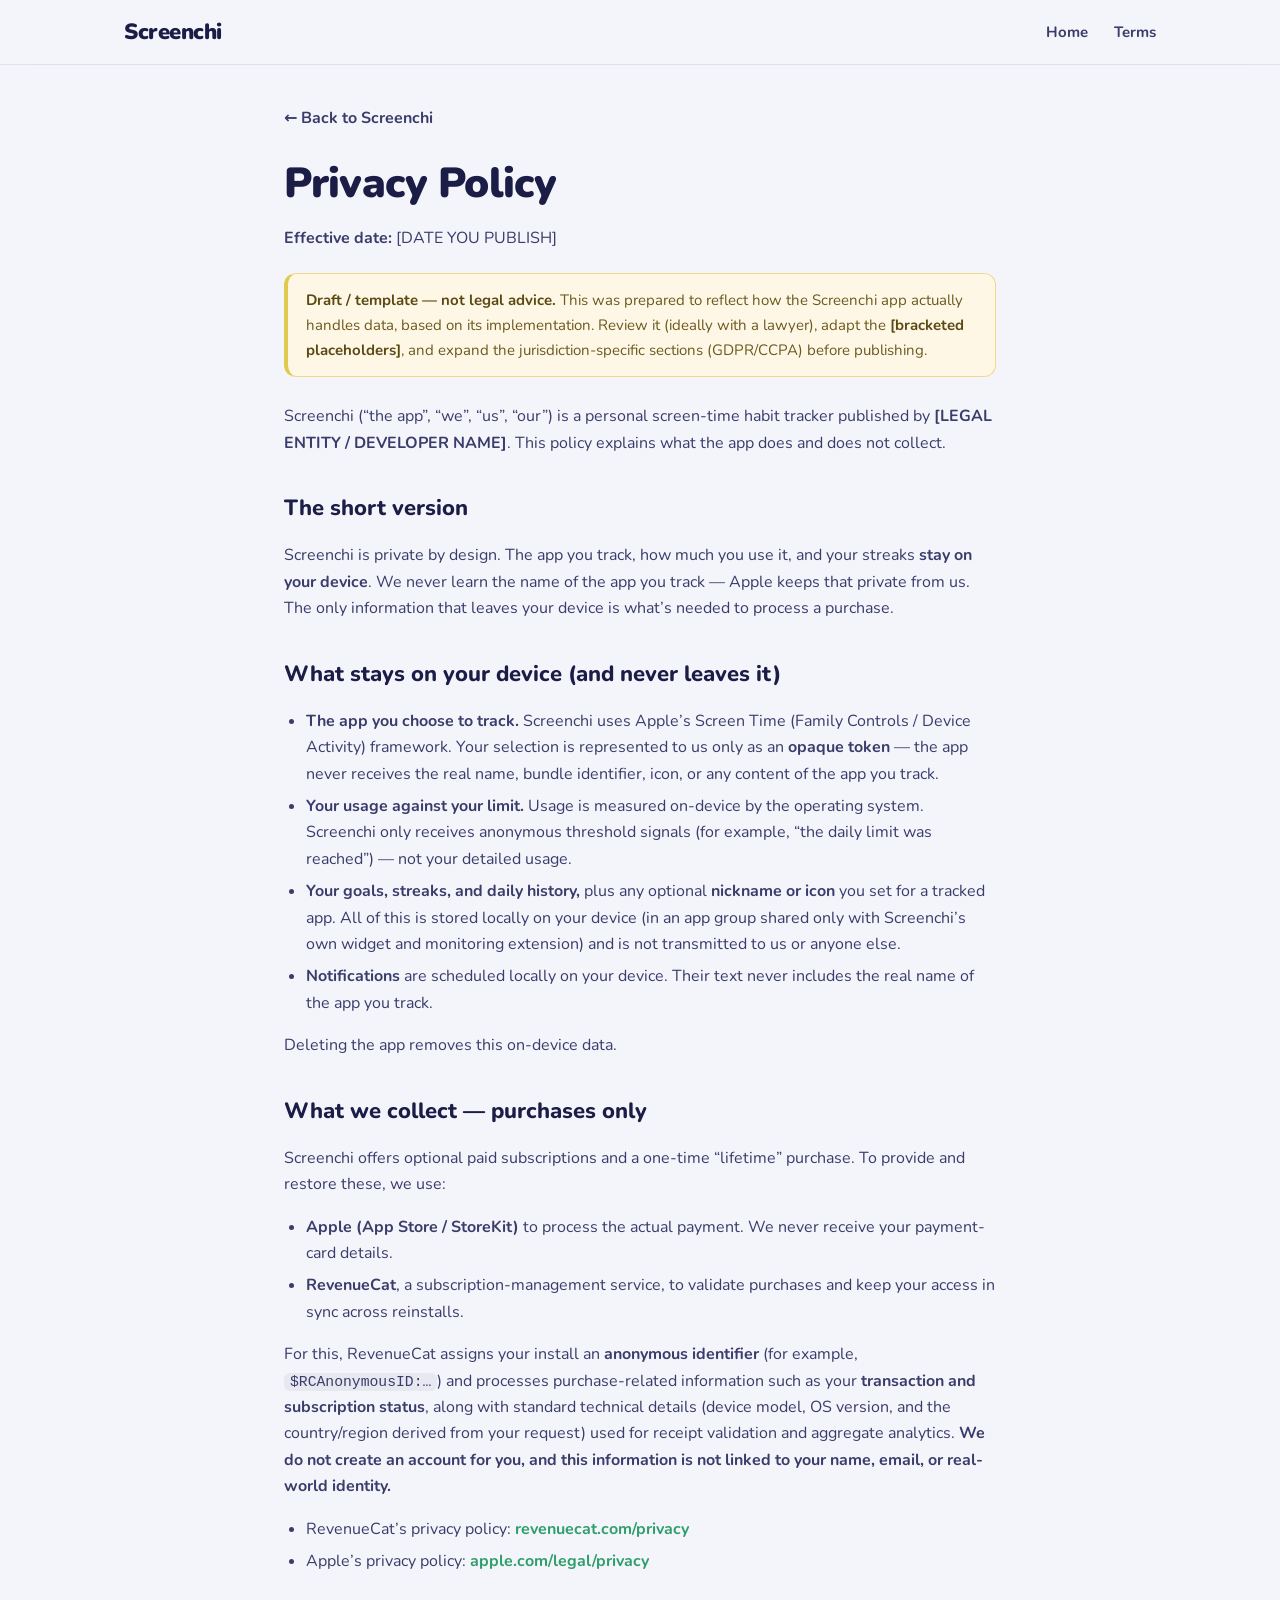
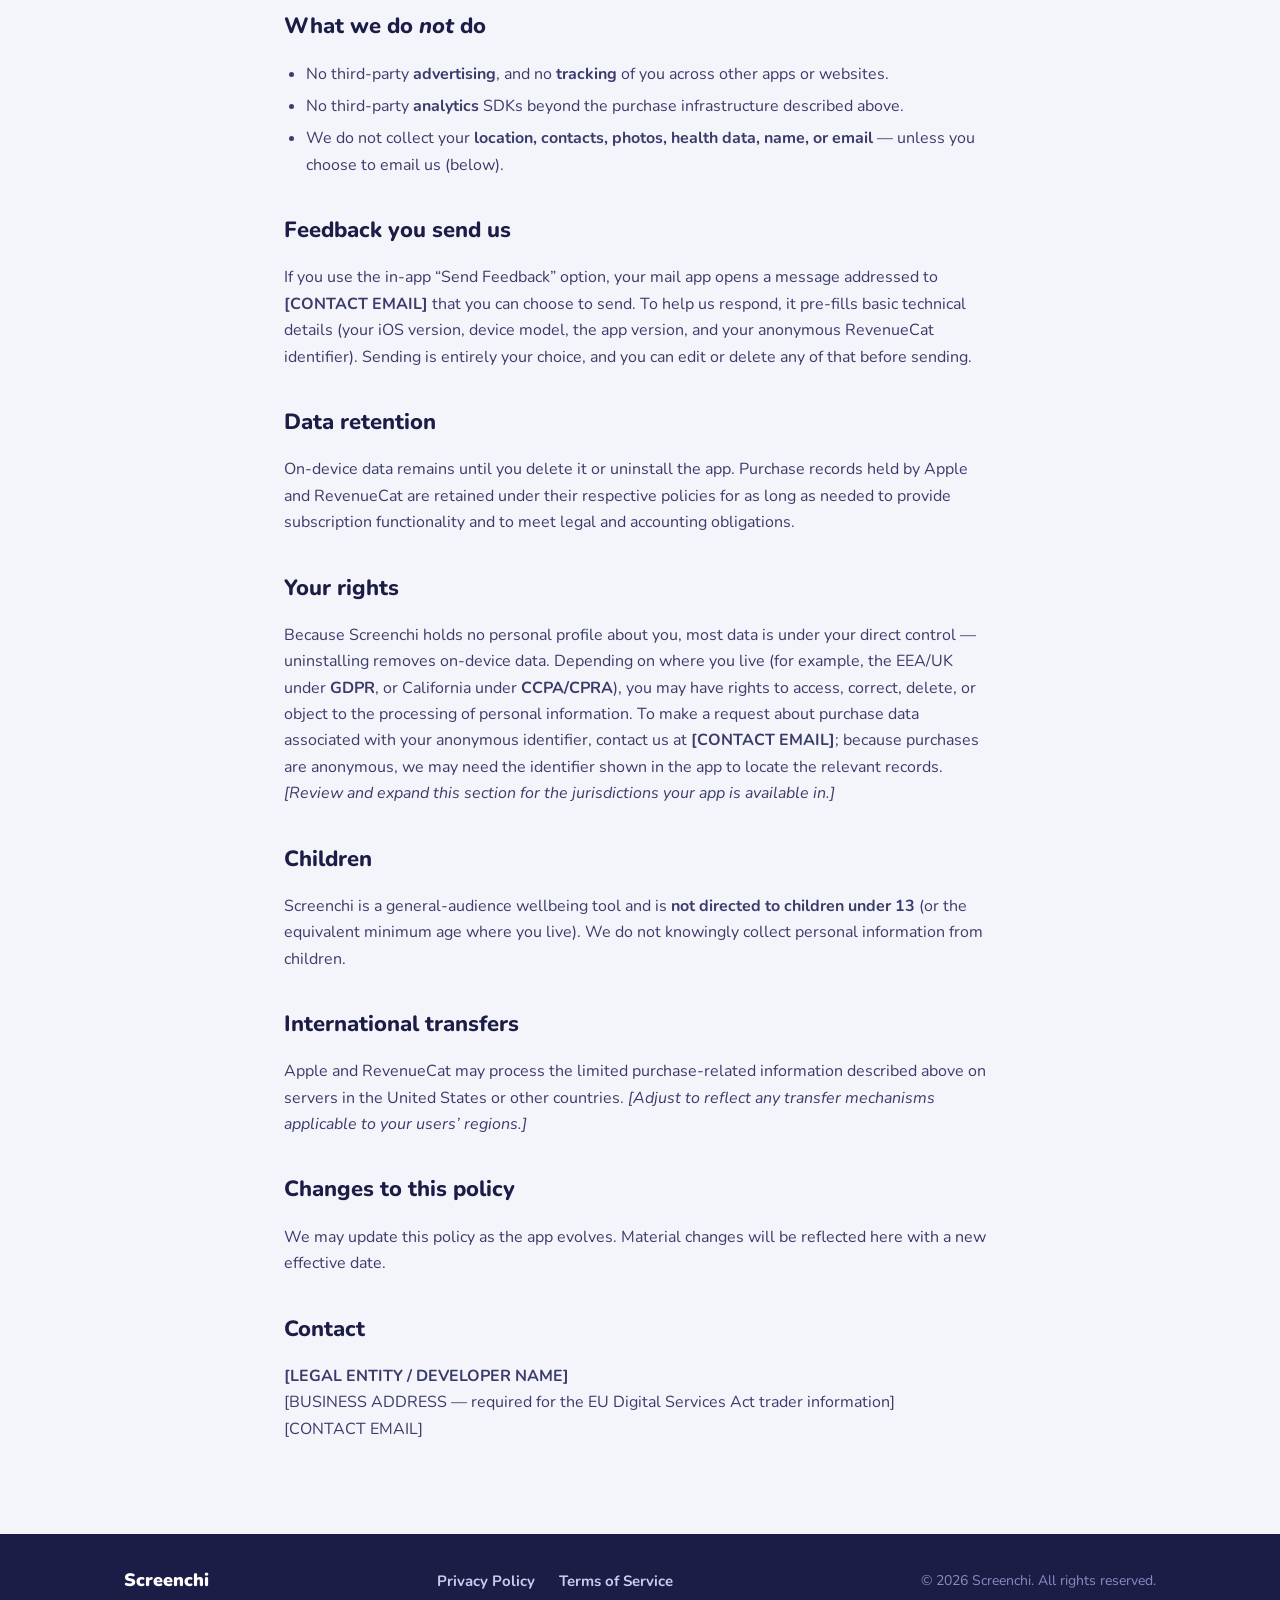
==== screenchi/privacy.html @ 092edccf "added /screenchi" ====
<!doctype html>
<html lang="en">
<head>
  <meta charset="utf-8">
  <meta name="viewport" content="width=device-width, initial-scale=1">
  <title>Privacy Policy — Screenchi</title>
  <meta name="description" content="Screenchi's privacy policy. Private by design — your tracked app, usage, and streaks stay on your device.">
  <link rel="icon" href="data:image/svg+xml,%3Csvg xmlns='http://www.w3.org/2000/svg' viewBox='0 0 32 32'%3E%3Ccircle cx='16' cy='16' r='14' fill='%236fe0a6'/%3E%3C/svg%3E">
  <link rel="preconnect" href="https://fonts.googleapis.com">
  <link rel="preconnect" href="https://fonts.gstatic.com" crossorigin>
  <link href="https://fonts.googleapis.com/css2?family=Nunito:wght@400;600;700;800;900&display=swap" rel="stylesheet">
  <link rel="stylesheet" href="assets/styles.css">
</head>
<body>
  <header class="site-header">
    <div class="container header-inner">
      <a class="wordmark" href="index.html">Screenchi</a>
      <nav class="header-nav">
        <a href="index.html">Home</a>
        <a href="terms.html">Terms</a>
      </nav>
    </div>
  </header>

  <main class="doc">
    <div class="container doc-container">
      <a class="doc-back" href="index.html">← Back to Screenchi</a>
      <h1>Privacy Policy</h1>
      <p class="doc-meta"><strong>Effective date:</strong> [DATE YOU PUBLISH]</p>

      <blockquote class="callout">
        <strong>Draft / template — not legal advice.</strong> This was prepared to reflect how the Screenchi app actually handles data, based on its implementation. Review it (ideally with a lawyer), adapt the <strong>[bracketed placeholders]</strong>, and expand the jurisdiction-specific sections (GDPR/CCPA) before publishing.
      </blockquote>

      <p>Screenchi (“the app”, “we”, “us”, “our”) is a personal screen-time habit tracker published by <strong>[LEGAL ENTITY / DEVELOPER NAME]</strong>. This policy explains what the app does and does not collect.</p>

      <h2>The short version</h2>
      <p>Screenchi is private by design. The app you track, how much you use it, and your streaks <strong>stay on your device</strong>. We never learn the name of the app you track — Apple keeps that private from us. The only information that leaves your device is what’s needed to process a purchase.</p>

      <h2>What stays on your device (and never leaves it)</h2>
      <ul>
        <li><strong>The app you choose to track.</strong> Screenchi uses Apple’s Screen Time (Family Controls / Device Activity) framework. Your selection is represented to us only as an <strong>opaque token</strong> — the app never receives the real name, bundle identifier, icon, or any content of the app you track.</li>
        <li><strong>Your usage against your limit.</strong> Usage is measured on-device by the operating system. Screenchi only receives anonymous threshold signals (for example, “the daily limit was reached”) — not your detailed usage.</li>
        <li><strong>Your goals, streaks, and daily history,</strong> plus any optional <strong>nickname or icon</strong> you set for a tracked app. All of this is stored locally on your device (in an app group shared only with Screenchi’s own widget and monitoring extension) and is not transmitted to us or anyone else.</li>
        <li><strong>Notifications</strong> are scheduled locally on your device. Their text never includes the real name of the app you track.</li>
      </ul>
      <p>Deleting the app removes this on-device data.</p>

      <h2>What we collect — purchases only</h2>
      <p>Screenchi offers optional paid subscriptions and a one-time “lifetime” purchase. To provide and restore these, we use:</p>
      <ul>
        <li><strong>Apple (App Store / StoreKit)</strong> to process the actual payment. We never receive your payment-card details.</li>
        <li><strong>RevenueCat</strong>, a subscription-management service, to validate purchases and keep your access in sync across reinstalls.</li>
      </ul>
      <p>For this, RevenueCat assigns your install an <strong>anonymous identifier</strong> (for example, <code>$RCAnonymousID:…</code>) and processes purchase-related information such as your <strong>transaction and subscription status</strong>, along with standard technical details (device model, OS version, and the country/region derived from your request) used for receipt validation and aggregate analytics. <strong>We do not create an account for you, and this information is not linked to your name, email, or real-world identity.</strong></p>
      <ul>
        <li>RevenueCat’s privacy policy: <a href="https://www.revenuecat.com/privacy" rel="noopener">revenuecat.com/privacy</a></li>
        <li>Apple’s privacy policy: <a href="https://www.apple.com/legal/privacy/" rel="noopener">apple.com/legal/privacy</a></li>
      </ul>

      <h2>What we do <em>not</em> do</h2>
      <ul>
        <li>No third-party <strong>advertising</strong>, and no <strong>tracking</strong> of you across other apps or websites.</li>
        <li>No third-party <strong>analytics</strong> SDKs beyond the purchase infrastructure described above.</li>
        <li>We do not collect your <strong>location, contacts, photos, health data, name, or email</strong> — unless you choose to email us (below).</li>
      </ul>

      <h2>Feedback you send us</h2>
      <p>If you use the in-app “Send Feedback” option, your mail app opens a message addressed to <strong>[CONTACT EMAIL]</strong> that you can choose to send. To help us respond, it pre-fills basic technical details (your iOS version, device model, the app version, and your anonymous RevenueCat identifier). Sending is entirely your choice, and you can edit or delete any of that before sending.</p>

      <h2>Data retention</h2>
      <p>On-device data remains until you delete it or uninstall the app. Purchase records held by Apple and RevenueCat are retained under their respective policies for as long as needed to provide subscription functionality and to meet legal and accounting obligations.</p>

      <h2>Your rights</h2>
      <p>Because Screenchi holds no personal profile about you, most data is under your direct control — uninstalling removes on-device data. Depending on where you live (for example, the EEA/UK under <strong>GDPR</strong>, or California under <strong>CCPA/CPRA</strong>), you may have rights to access, correct, delete, or object to the processing of personal information. To make a request about purchase data associated with your anonymous identifier, contact us at <strong>[CONTACT EMAIL]</strong>; because purchases are anonymous, we may need the identifier shown in the app to locate the relevant records. <em>[Review and expand this section for the jurisdictions your app is available in.]</em></p>

      <h2>Children</h2>
      <p>Screenchi is a general-audience wellbeing tool and is <strong>not directed to children under 13</strong> (or the equivalent minimum age where you live). We do not knowingly collect personal information from children.</p>

      <h2>International transfers</h2>
      <p>Apple and RevenueCat may process the limited purchase-related information described above on servers in the United States or other countries. <em>[Adjust to reflect any transfer mechanisms applicable to your users’ regions.]</em></p>

      <h2>Changes to this policy</h2>
      <p>We may update this policy as the app evolves. Material changes will be reflected here with a new effective date.</p>

      <h2>Contact</h2>
      <p><strong>[LEGAL ENTITY / DEVELOPER NAME]</strong><br>
      [BUSINESS ADDRESS — required for the EU Digital Services Act trader information]<br>
      [CONTACT EMAIL]</p>
    </div>
  </main>

  <footer class="site-footer">
    <div class="container footer-inner">
      <span class="footer-brand">Screenchi</span>
      <nav class="footer-nav">
        <a href="privacy.html">Privacy Policy</a>
        <a href="terms.html">Terms of Service</a>
      </nav>
      <span class="footer-copy">© 2026 Screenchi. All rights reserved.</span>
    </div>
  </footer>
</body>
</html>
---- screenchi/assets/styles.css ----
:root{
  --midnight:#1c1d47;
  --ink:#1c1d47;
  --ink-soft:#3a3c6b;
  --muted:#6f72a8;
  --mint:#2f9e6a;
  --mint-bright:#6fe0a6;
  --teal:#3aa79a;
  --yellow:#e0c94e;
  --bg:#f4f5fb;
  --surface:#ffffff;
  --border:rgba(28,29,71,.09);
  --shadow-sm:0 4px 14px rgba(28,29,71,.08);
  --shadow:0 16px 40px rgba(28,29,71,.14);
  --radius:18px;
}
*{box-sizing:border-box}
html{scroll-behavior:smooth}
body{
  margin:0;
  font-family:'Nunito',system-ui,-apple-system,"Segoe UI",Roboto,sans-serif;
  color:var(--ink);
  background:var(--bg);
  line-height:1.65;
  -webkit-font-smoothing:antialiased;
  text-rendering:optimizeLegibility;
}
img{max-width:100%;display:block}
a{color:var(--mint);text-decoration:none}
a:hover{text-decoration:underline}
.container{width:100%;max-width:1080px;margin:0 auto;padding:0 24px}

/* Header */
.site-header{position:sticky;top:0;z-index:10;background:rgba(244,245,251,.82);backdrop-filter:saturate(180%) blur(12px);-webkit-backdrop-filter:saturate(180%) blur(12px);border-bottom:1px solid var(--border)}
.header-inner{display:flex;align-items:center;justify-content:space-between;height:64px}
.wordmark{font-weight:900;font-size:22px;color:var(--midnight);letter-spacing:-.02em}
.wordmark:hover{text-decoration:none}
.header-nav a{color:var(--ink-soft);font-weight:700;font-size:15px;margin-left:22px}

/* Hero */
.hero{text-align:center;padding:72px 0 40px}
.pill{display:inline-block;background:rgba(58,167,154,.14);color:var(--teal);font-weight:800;font-size:13.5px;padding:8px 16px;border-radius:999px;border:1px solid rgba(58,167,154,.22)}
.hero h1{font-size:clamp(38px,7vw,64px);line-height:1.05;font-weight:900;letter-spacing:-.03em;margin:22px auto 0;max-width:12ch;color:var(--midnight)}
.lede{font-size:clamp(17px,2.3vw,21px);color:var(--ink-soft);max-width:620px;margin:20px auto 0;font-weight:600}

/* Gallery */
.gallery{padding:36px 0 12px}
.gallery-row{display:flex;flex-wrap:wrap;gap:22px;justify-content:center}
.gallery figure{margin:0;flex:1 1 220px;max-width:258px}
.gallery img{width:100%;border-radius:22px;box-shadow:var(--shadow)}

/* Features */
.features{padding:64px 0 40px}
.features h2{text-align:center;font-size:clamp(28px,4vw,38px);font-weight:900;letter-spacing:-.02em;color:var(--midnight);margin:0 0 40px}
.feature-grid{display:grid;grid-template-columns:repeat(auto-fit,minmax(260px,1fr));gap:20px}
.feature{background:var(--surface);border:1px solid var(--border);border-radius:var(--radius);padding:24px;box-shadow:var(--shadow-sm)}
.feature-icon{font-size:28px;line-height:1;margin-bottom:12px}
.feature h3{margin:0 0 6px;font-size:18px;font-weight:800;color:var(--midnight)}
.feature p{margin:0;color:var(--ink-soft);font-size:15px}

/* Footer */
.site-footer{background:var(--midnight);color:#c9cbee;margin-top:56px}
.footer-inner{display:flex;flex-wrap:wrap;align-items:center;justify-content:space-between;gap:14px;padding:32px 24px}
.footer-brand{font-weight:900;font-size:18px;color:#fff}
.footer-nav a{color:#c9cbee;font-weight:700;font-size:15px;margin-right:20px}
.footer-nav a:hover{color:#fff}
.footer-copy{color:#8a8cc0;font-size:14px}

/* Doc pages (privacy / terms) */
.doc{padding:40px 0 20px}
.doc-container{max-width:760px}
.doc-back{display:inline-block;font-weight:800;color:var(--ink-soft);margin-bottom:18px}
.doc h1{font-size:clamp(30px,5vw,42px);font-weight:900;letter-spacing:-.02em;color:var(--midnight);margin:0 0 6px}
.doc-meta{color:var(--muted);margin:0 0 22px}
.doc h2{font-size:22px;font-weight:800;color:var(--midnight);margin:34px 0 10px}
.doc h3{font-size:18px;font-weight:800;color:var(--midnight);margin:24px 0 8px}
.doc p,.doc li{color:var(--ink-soft);font-size:16px}
.doc ul{padding-left:22px}
.doc li{margin:6px 0}
.doc a{font-weight:700}
.callout{background:#fff7e6;border:1px solid #f0d98a;border-left:4px solid var(--yellow);border-radius:12px;padding:14px 18px;margin:0 0 26px;color:#6b5a1e;font-size:15px}
.callout strong{color:#5a4a12}
.doc code{background:rgba(28,29,71,.06);border-radius:6px;padding:1px 6px;font-size:.92em}

@media (max-width:560px){
  .header-nav a{margin-left:14px;font-size:14px}
  .hero{padding:48px 0 28px}
  .footer-inner{flex-direction:column;text-align:center;align-items:center}
  .footer-nav a{margin:0 10px}
}
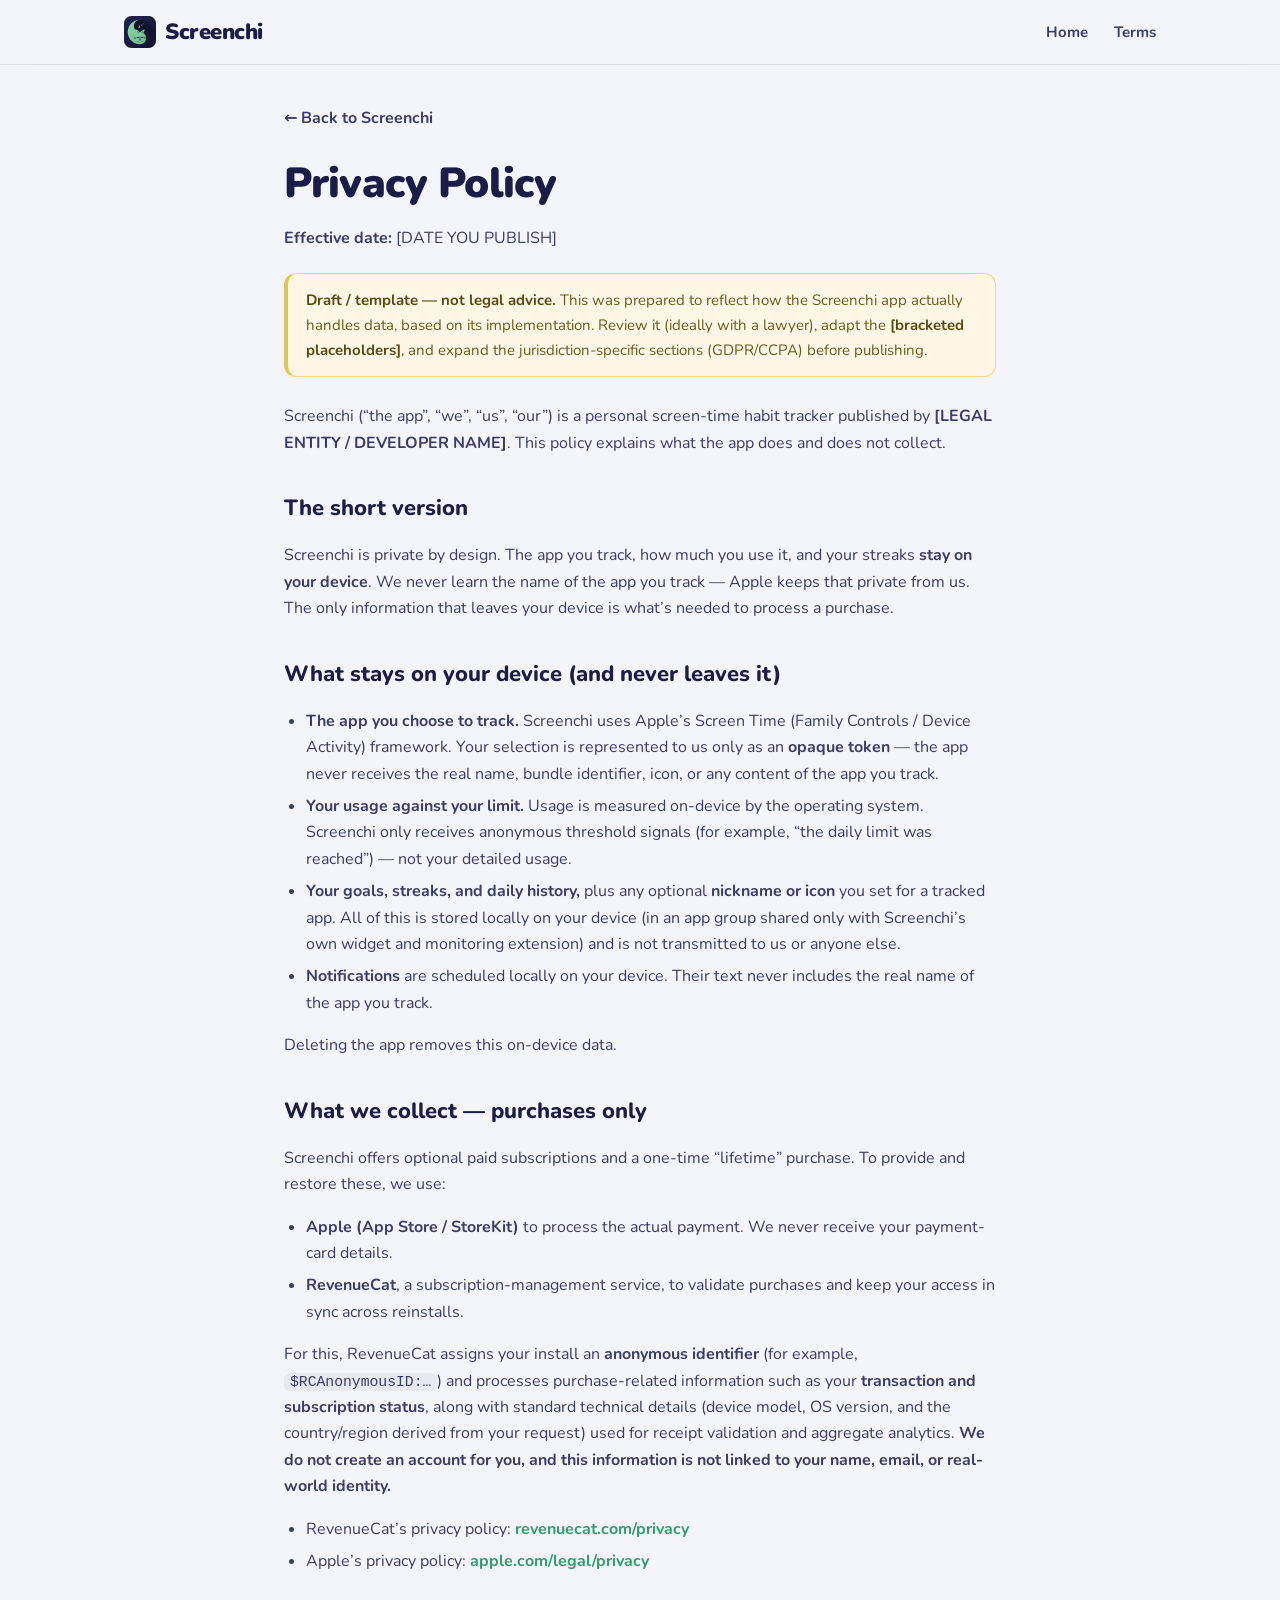
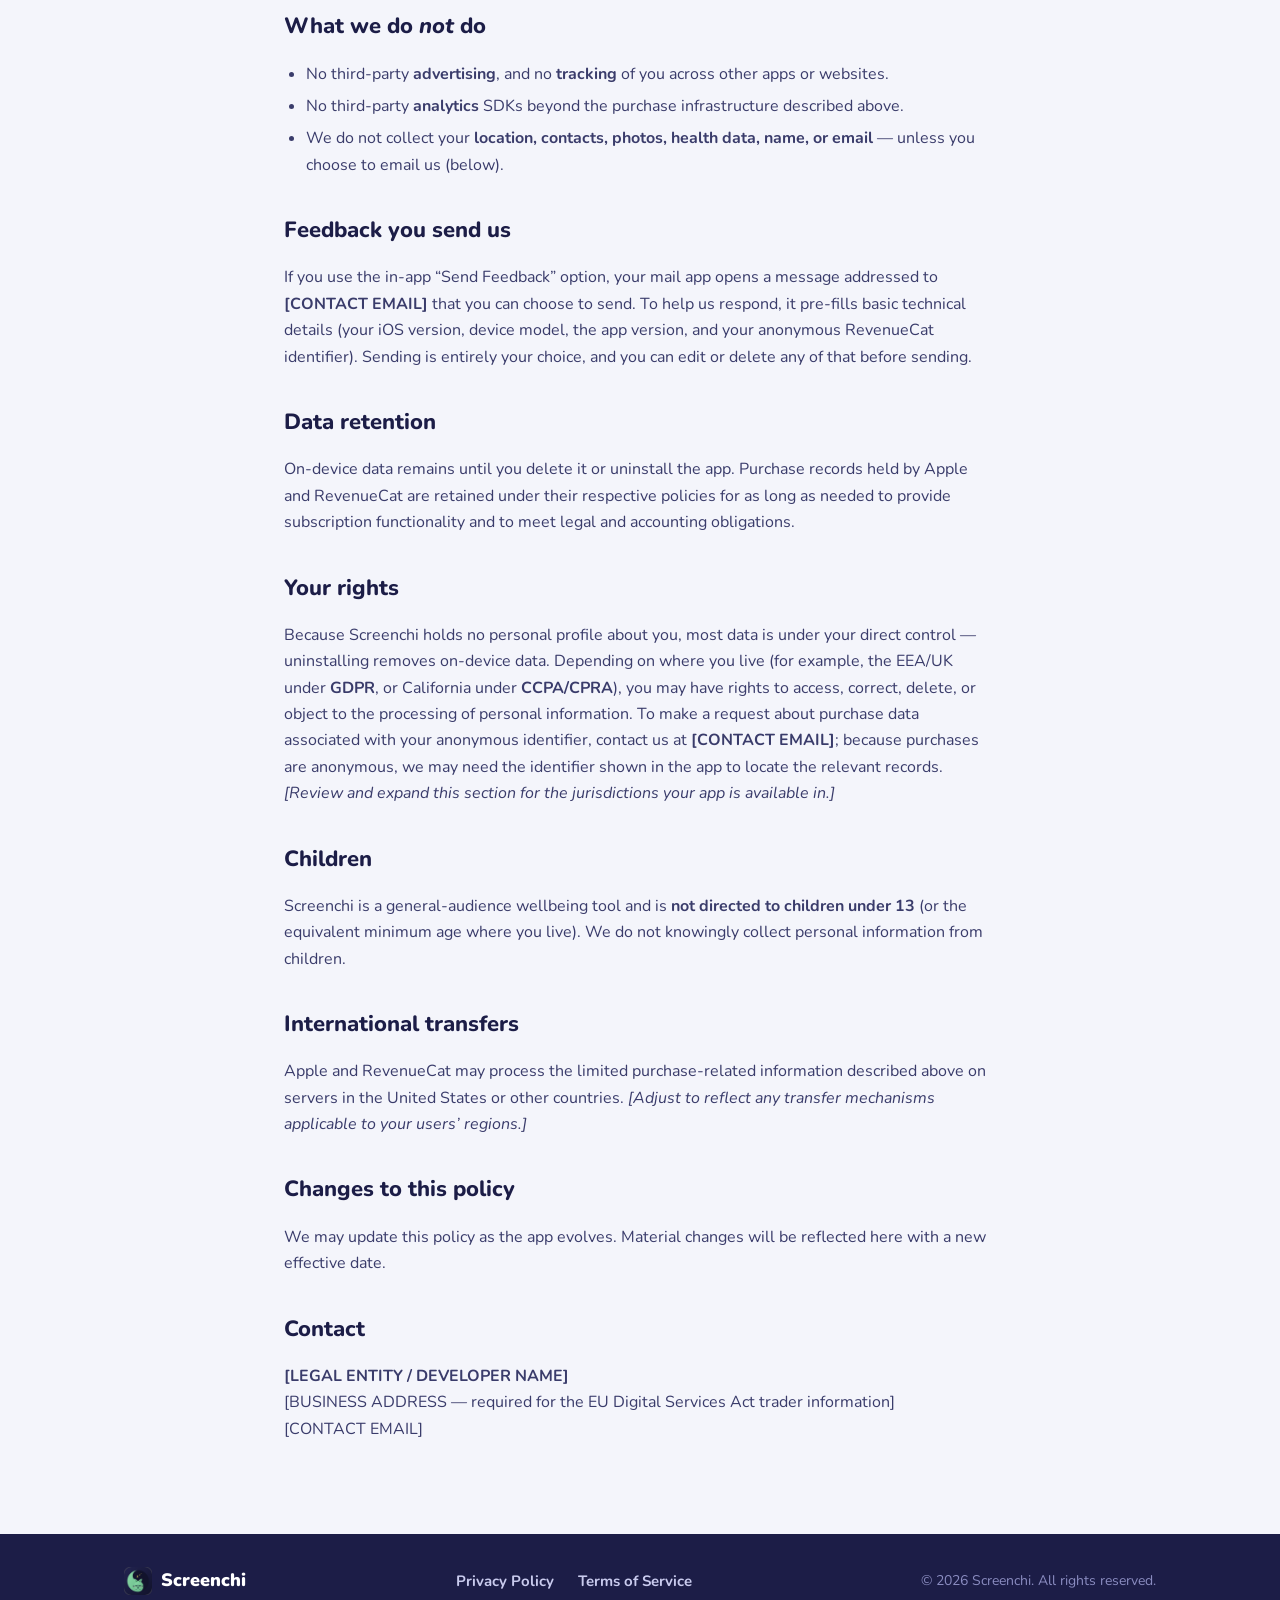
==== commit 47b55764: "Added the app icon" ====
--- a/screenchi/privacy.html
+++ b/screenchi/privacy.html
@@ -14,7 +14,7 @@
 <body>
   <header class="site-header">
     <div class="container header-inner">
-      <a class="wordmark" href="index.html">Screenchi</a>
+      <a class="wordmark" href="index.html"><img class="brand-icon" src="assets/app-icon.png" alt="">Screenchi</a>
       <nav class="header-nav">
         <a href="index.html">Home</a>
         <a href="terms.html">Terms</a>
@@ -92,7 +92,7 @@
 
   <footer class="site-footer">
     <div class="container footer-inner">
-      <span class="footer-brand">Screenchi</span>
+      <span class="footer-brand"><img class="brand-icon-sm" src="assets/app-icon.png" alt="">Screenchi</span>
       <nav class="footer-nav">
         <a href="privacy.html">Privacy Policy</a>
         <a href="terms.html">Terms of Service</a>
--- a/screenchi/assets/styles.css
+++ b/screenchi/assets/styles.css
@@ -33,8 +33,9 @@
 /* Header */
 .site-header{position:sticky;top:0;z-index:10;background:rgba(244,245,251,.82);backdrop-filter:saturate(180%) blur(12px);-webkit-backdrop-filter:saturate(180%) blur(12px);border-bottom:1px solid var(--border)}
 .header-inner{display:flex;align-items:center;justify-content:space-between;height:64px}
-.wordmark{font-weight:900;font-size:22px;color:var(--midnight);letter-spacing:-.02em}
+.wordmark{display:inline-flex;align-items:center;gap:9px;font-weight:900;font-size:22px;color:var(--midnight);letter-spacing:-.02em}
 .wordmark:hover{text-decoration:none}
+.brand-icon{width:32px;height:32px;display:block}
 .header-nav a{color:var(--ink-soft);font-weight:700;font-size:15px;margin-left:22px}
 
 /* Hero */
@@ -42,6 +43,7 @@
 .pill{display:inline-block;background:rgba(58,167,154,.14);color:var(--teal);font-weight:800;font-size:13.5px;padding:8px 16px;border-radius:999px;border:1px solid rgba(58,167,154,.22)}
 .hero h1{font-size:clamp(38px,7vw,64px);line-height:1.05;font-weight:900;letter-spacing:-.03em;margin:22px auto 0;max-width:12ch;color:var(--midnight)}
 .lede{font-size:clamp(17px,2.3vw,21px);color:var(--ink-soft);max-width:620px;margin:20px auto 0;font-weight:600}
+.hero-icon{width:104px;height:104px;display:block;margin:26px auto 0;filter:drop-shadow(0 14px 30px rgba(28,29,71,.28))}
 
 /* Gallery */
 .gallery{padding:36px 0 12px}
@@ -61,7 +63,8 @@
 /* Footer */
 .site-footer{background:var(--midnight);color:#c9cbee;margin-top:56px}
 .footer-inner{display:flex;flex-wrap:wrap;align-items:center;justify-content:space-between;gap:14px;padding:32px 24px}
-.footer-brand{font-weight:900;font-size:18px;color:#fff}
+.footer-brand{display:inline-flex;align-items:center;gap:9px;font-weight:900;font-size:18px;color:#fff}
+.brand-icon-sm{width:28px;height:28px;display:block}
 .footer-nav a{color:#c9cbee;font-weight:700;font-size:15px;margin-right:20px}
 .footer-nav a:hover{color:#fff}
 .footer-copy{color:#8a8cc0;font-size:14px}
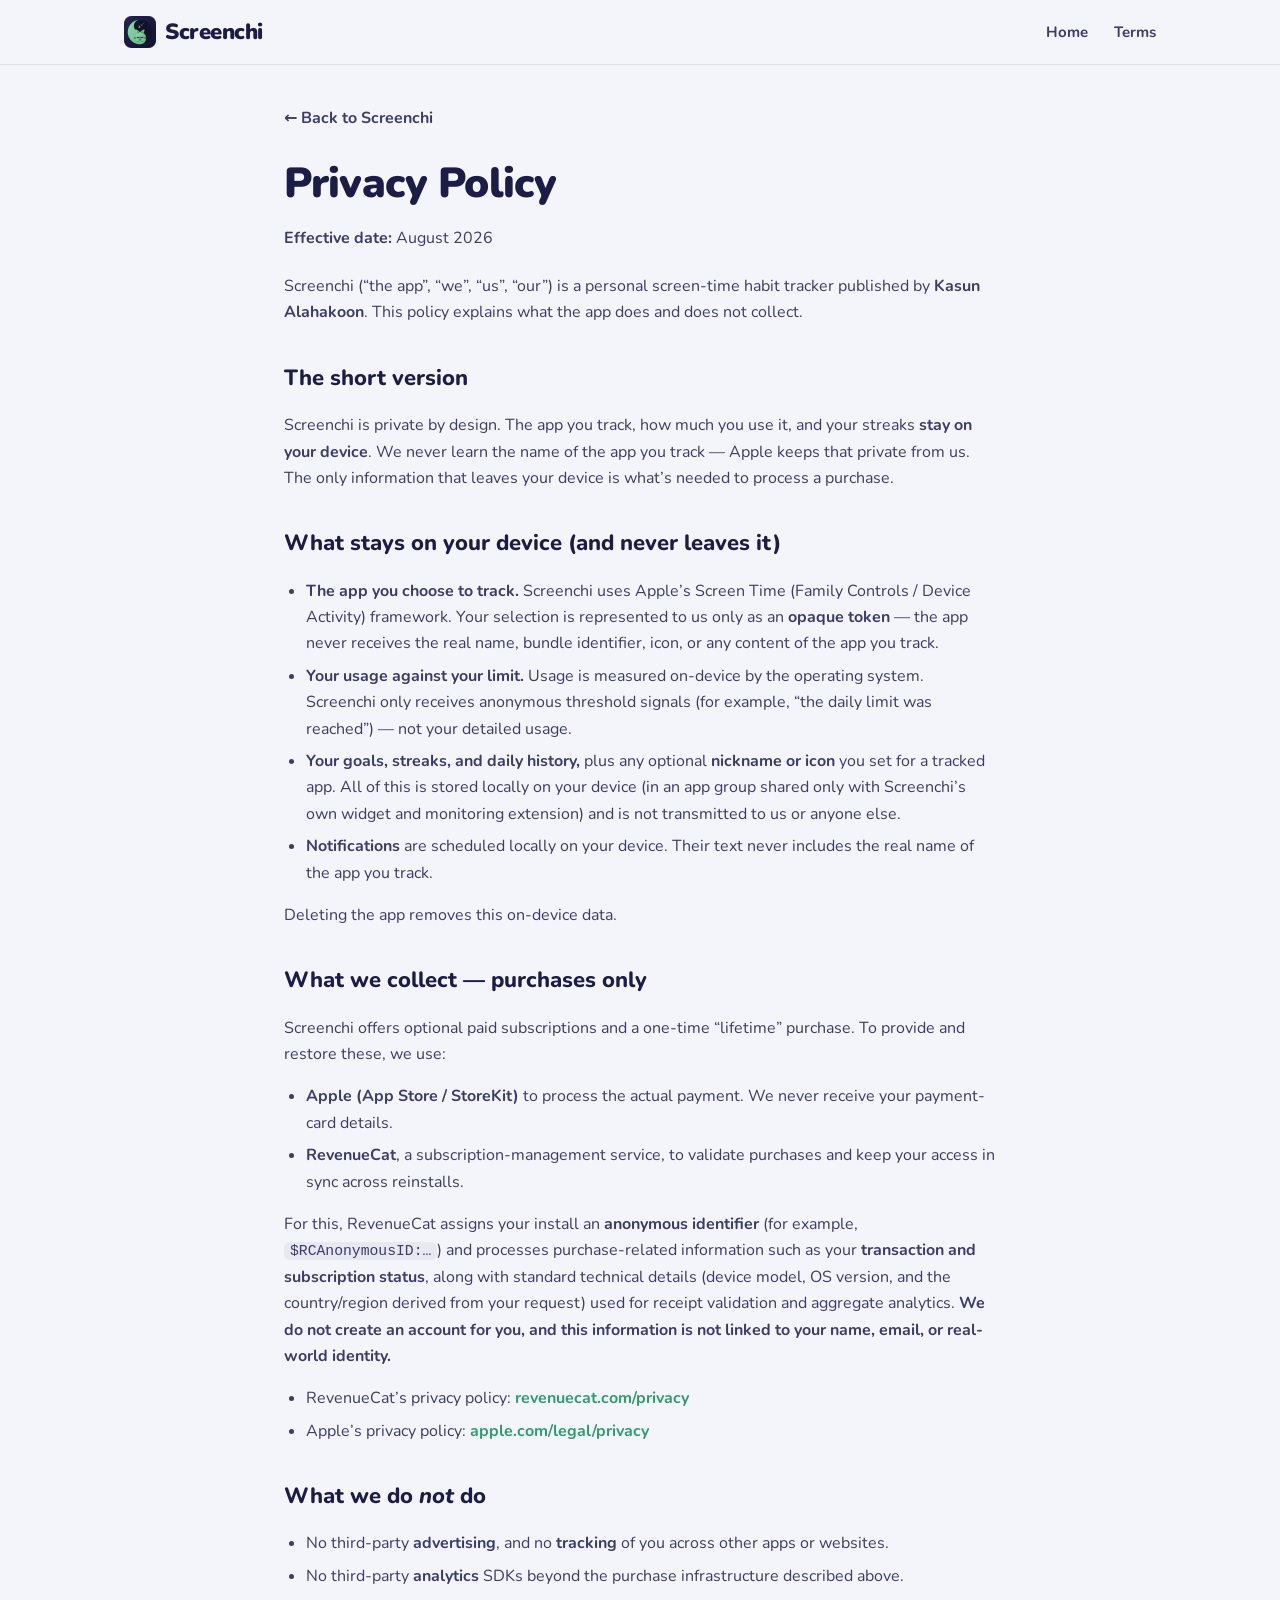
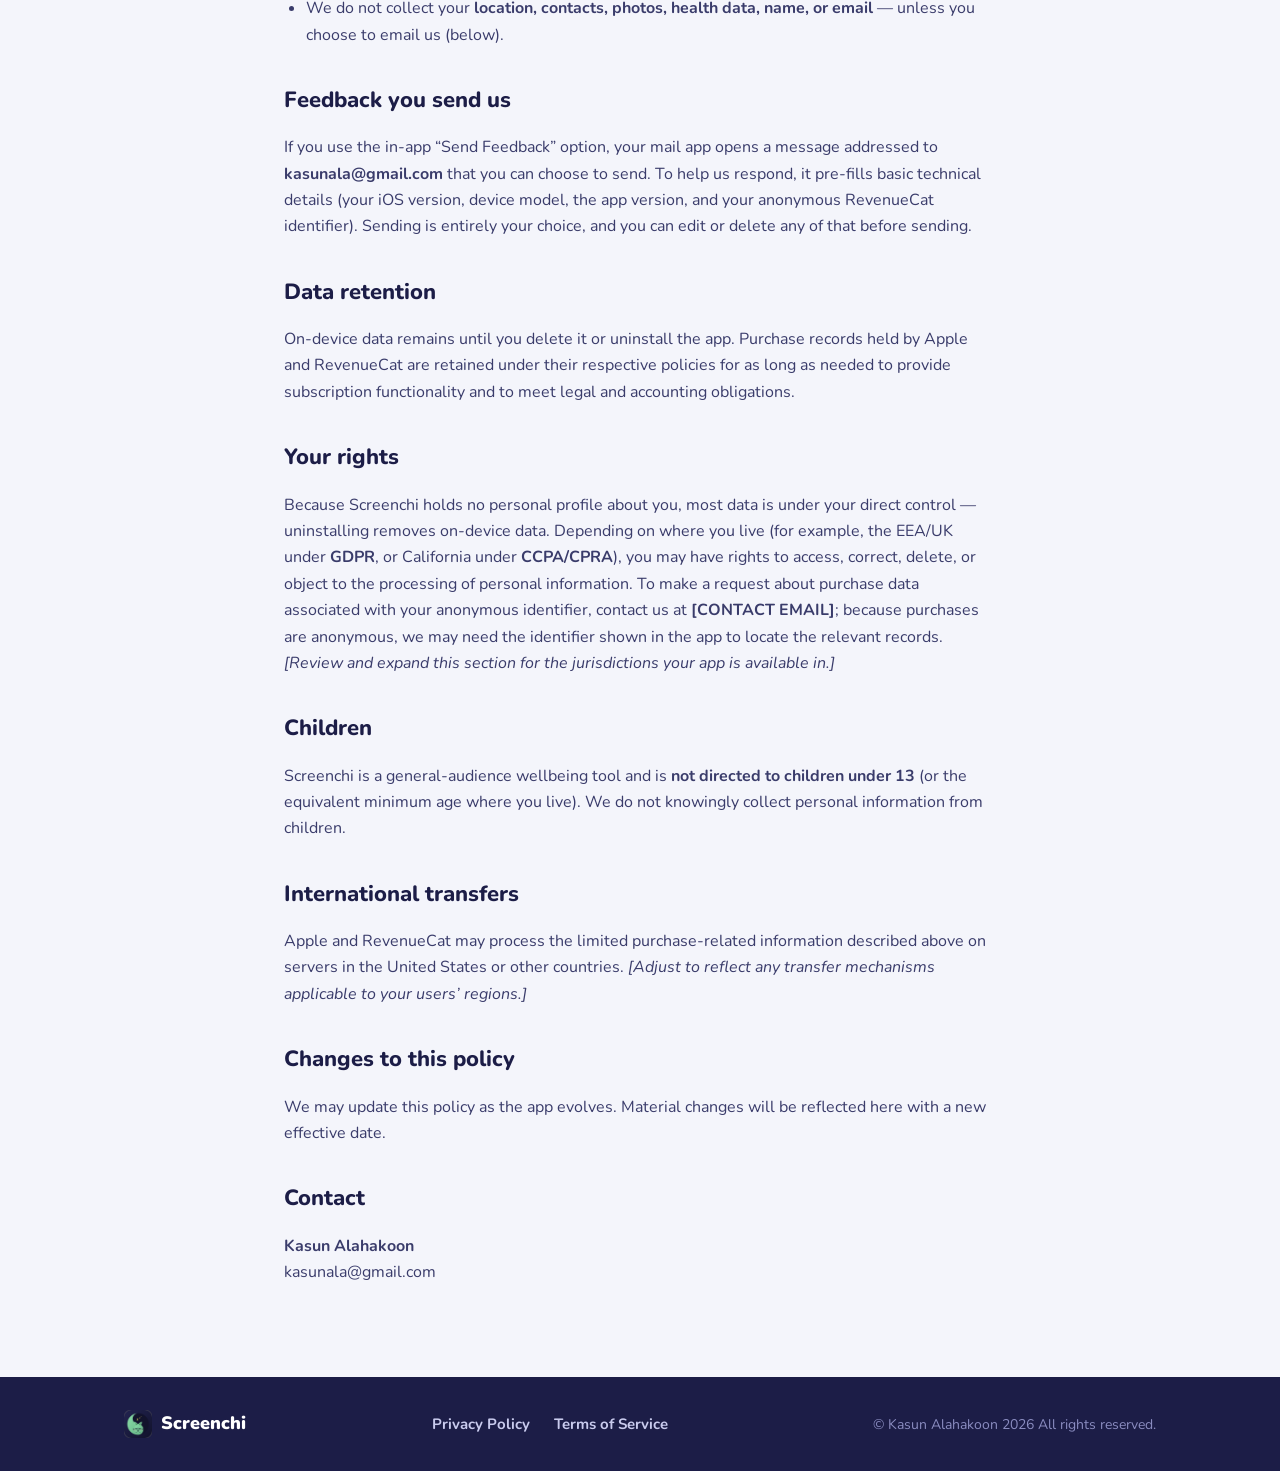
==== commit e0fab112: "Updated privacy and terms" ====
--- a/screenchi/privacy.html
+++ b/screenchi/privacy.html
@@ -26,13 +26,9 @@
     <div class="container doc-container">
       <a class="doc-back" href="index.html">← Back to Screenchi</a>
       <h1>Privacy Policy</h1>
-      <p class="doc-meta"><strong>Effective date:</strong> [DATE YOU PUBLISH]</p>
+      <p class="doc-meta"><strong>Effective date:</strong> August 2026</p>
 
-      <blockquote class="callout">
-        <strong>Draft / template — not legal advice.</strong> This was prepared to reflect how the Screenchi app actually handles data, based on its implementation. Review it (ideally with a lawyer), adapt the <strong>[bracketed placeholders]</strong>, and expand the jurisdiction-specific sections (GDPR/CCPA) before publishing.
-      </blockquote>
-
-      <p>Screenchi (“the app”, “we”, “us”, “our”) is a personal screen-time habit tracker published by <strong>[LEGAL ENTITY / DEVELOPER NAME]</strong>. This policy explains what the app does and does not collect.</p>
+      <p>Screenchi (“the app”, “we”, “us”, “our”) is a personal screen-time habit tracker published by <strong>Kasun Alahakoon</strong>. This policy explains what the app does and does not collect.</p>
 
       <h2>The short version</h2>
       <p>Screenchi is private by design. The app you track, how much you use it, and your streaks <strong>stay on your device</strong>. We never learn the name of the app you track — Apple keeps that private from us. The only information that leaves your device is what’s needed to process a purchase.</p>
@@ -66,7 +62,7 @@
       </ul>
 
       <h2>Feedback you send us</h2>
-      <p>If you use the in-app “Send Feedback” option, your mail app opens a message addressed to <strong>[CONTACT EMAIL]</strong> that you can choose to send. To help us respond, it pre-fills basic technical details (your iOS version, device model, the app version, and your anonymous RevenueCat identifier). Sending is entirely your choice, and you can edit or delete any of that before sending.</p>
+      <p>If you use the in-app “Send Feedback” option, your mail app opens a message addressed to <strong>kasunala@gmail.com</strong> that you can choose to send. To help us respond, it pre-fills basic technical details (your iOS version, device model, the app version, and your anonymous RevenueCat identifier). Sending is entirely your choice, and you can edit or delete any of that before sending.</p>
 
       <h2>Data retention</h2>
       <p>On-device data remains until you delete it or uninstall the app. Purchase records held by Apple and RevenueCat are retained under their respective policies for as long as needed to provide subscription functionality and to meet legal and accounting obligations.</p>
@@ -84,9 +80,8 @@
       <p>We may update this policy as the app evolves. Material changes will be reflected here with a new effective date.</p>
 
       <h2>Contact</h2>
-      <p><strong>[LEGAL ENTITY / DEVELOPER NAME]</strong><br>
-      [BUSINESS ADDRESS — required for the EU Digital Services Act trader information]<br>
-      [CONTACT EMAIL]</p>
+      <p><strong>Kasun Alahakoon</strong><br>
+      kasunala@gmail.com</p>
     </div>
   </main>
 
@@ -97,7 +92,7 @@
         <a href="privacy.html">Privacy Policy</a>
         <a href="terms.html">Terms of Service</a>
       </nav>
-      <span class="footer-copy">© 2026 Screenchi. All rights reserved.</span>
+      <span class="footer-copy">© Kasun Alahakoon 2026 All rights reserved.</span>
     </div>
   </footer>
 </body>
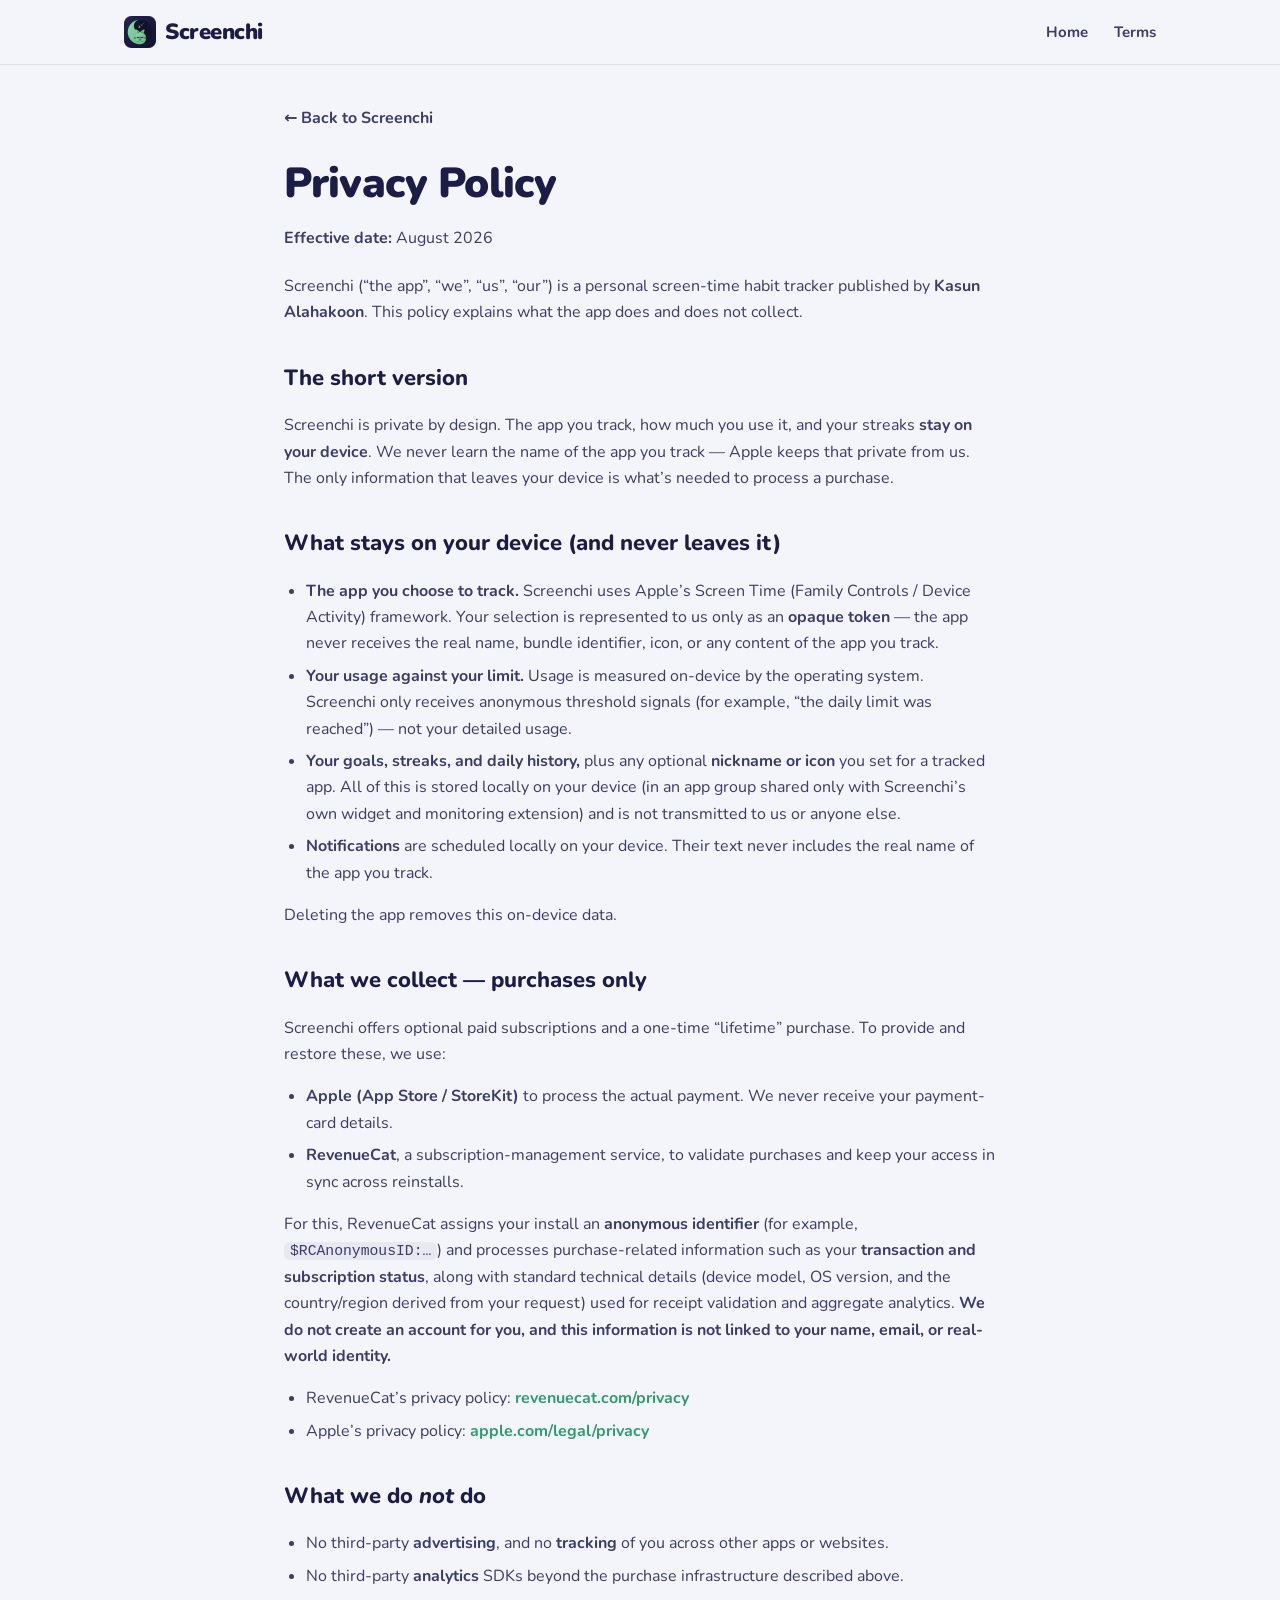
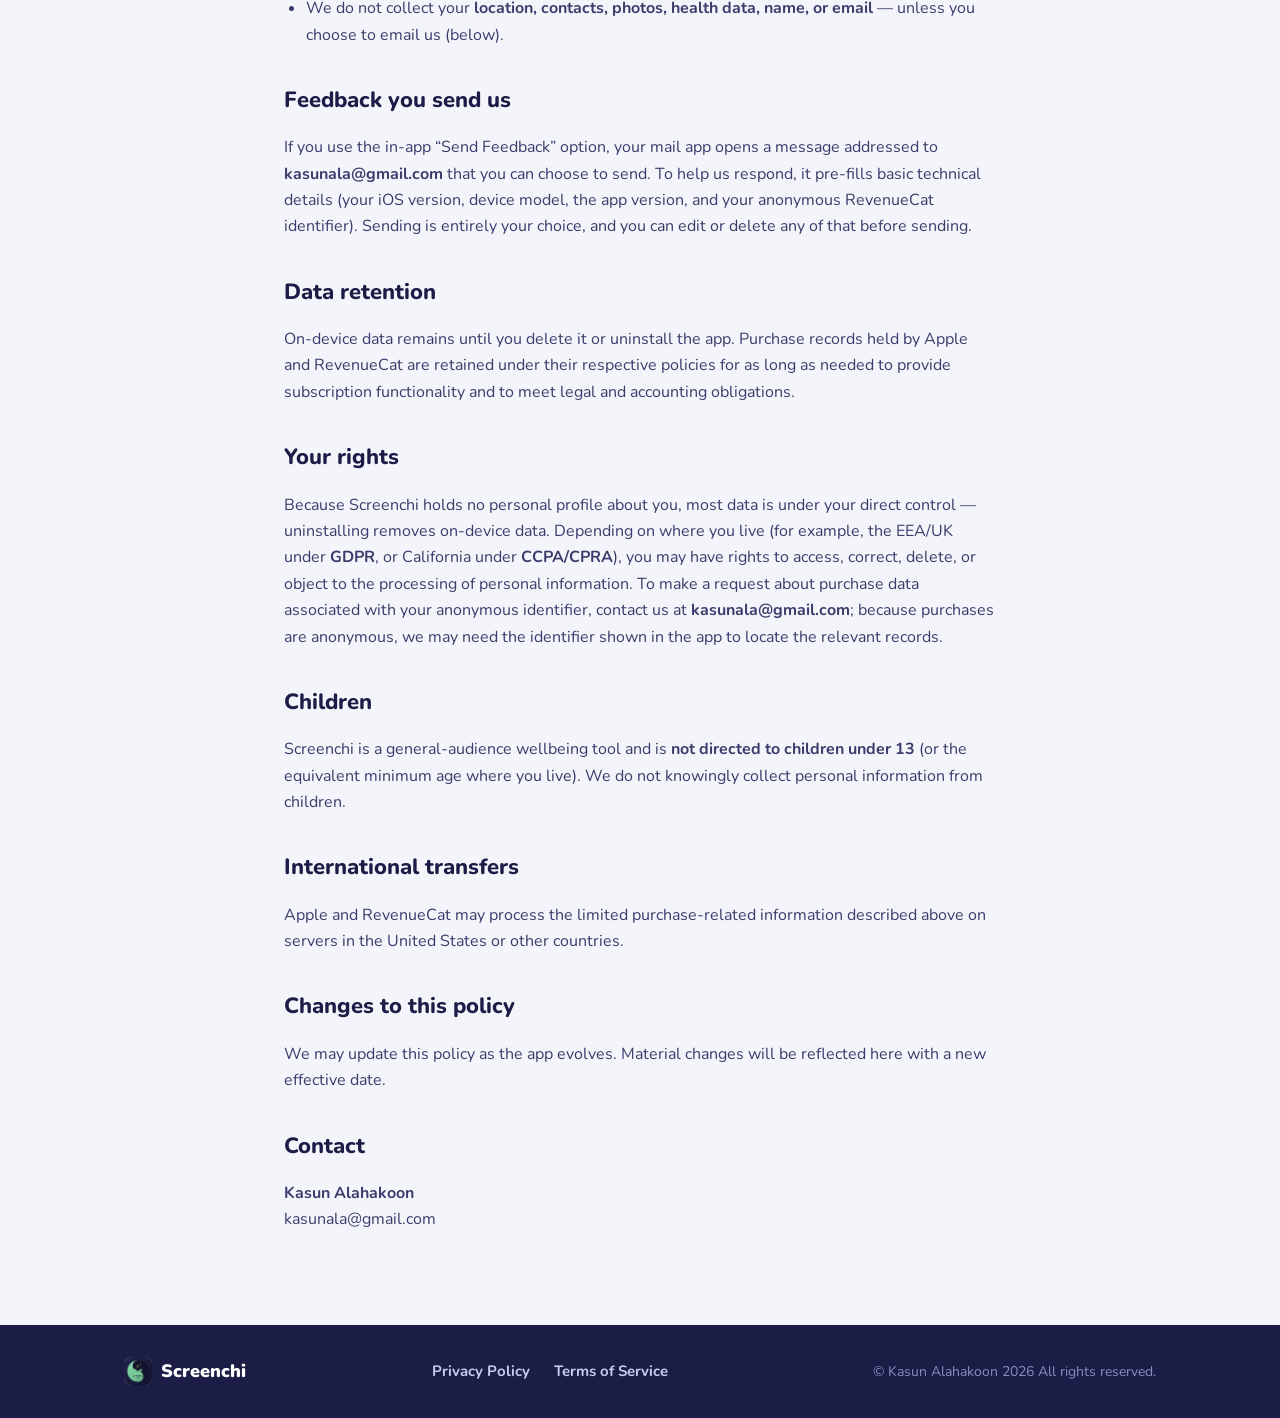
==== commit d49b97d9: "Updated privacy and terms" ====
--- a/screenchi/privacy.html
+++ b/screenchi/privacy.html
@@ -68,13 +68,13 @@
       <p>On-device data remains until you delete it or uninstall the app. Purchase records held by Apple and RevenueCat are retained under their respective policies for as long as needed to provide subscription functionality and to meet legal and accounting obligations.</p>
 
       <h2>Your rights</h2>
-      <p>Because Screenchi holds no personal profile about you, most data is under your direct control — uninstalling removes on-device data. Depending on where you live (for example, the EEA/UK under <strong>GDPR</strong>, or California under <strong>CCPA/CPRA</strong>), you may have rights to access, correct, delete, or object to the processing of personal information. To make a request about purchase data associated with your anonymous identifier, contact us at <strong>[CONTACT EMAIL]</strong>; because purchases are anonymous, we may need the identifier shown in the app to locate the relevant records. <em>[Review and expand this section for the jurisdictions your app is available in.]</em></p>
+      <p>Because Screenchi holds no personal profile about you, most data is under your direct control — uninstalling removes on-device data. Depending on where you live (for example, the EEA/UK under <strong>GDPR</strong>, or California under <strong>CCPA/CPRA</strong>), you may have rights to access, correct, delete, or object to the processing of personal information. To make a request about purchase data associated with your anonymous identifier, contact us at <strong>kasunala@gmail.com</strong>; because purchases are anonymous, we may need the identifier shown in the app to locate the relevant records.</p>
 
       <h2>Children</h2>
       <p>Screenchi is a general-audience wellbeing tool and is <strong>not directed to children under 13</strong> (or the equivalent minimum age where you live). We do not knowingly collect personal information from children.</p>
 
       <h2>International transfers</h2>
-      <p>Apple and RevenueCat may process the limited purchase-related information described above on servers in the United States or other countries. <em>[Adjust to reflect any transfer mechanisms applicable to your users’ regions.]</em></p>
+      <p>Apple and RevenueCat may process the limited purchase-related information described above on servers in the United States or other countries.</p>
 
       <h2>Changes to this policy</h2>
       <p>We may update this policy as the app evolves. Material changes will be reflected here with a new effective date.</p>
